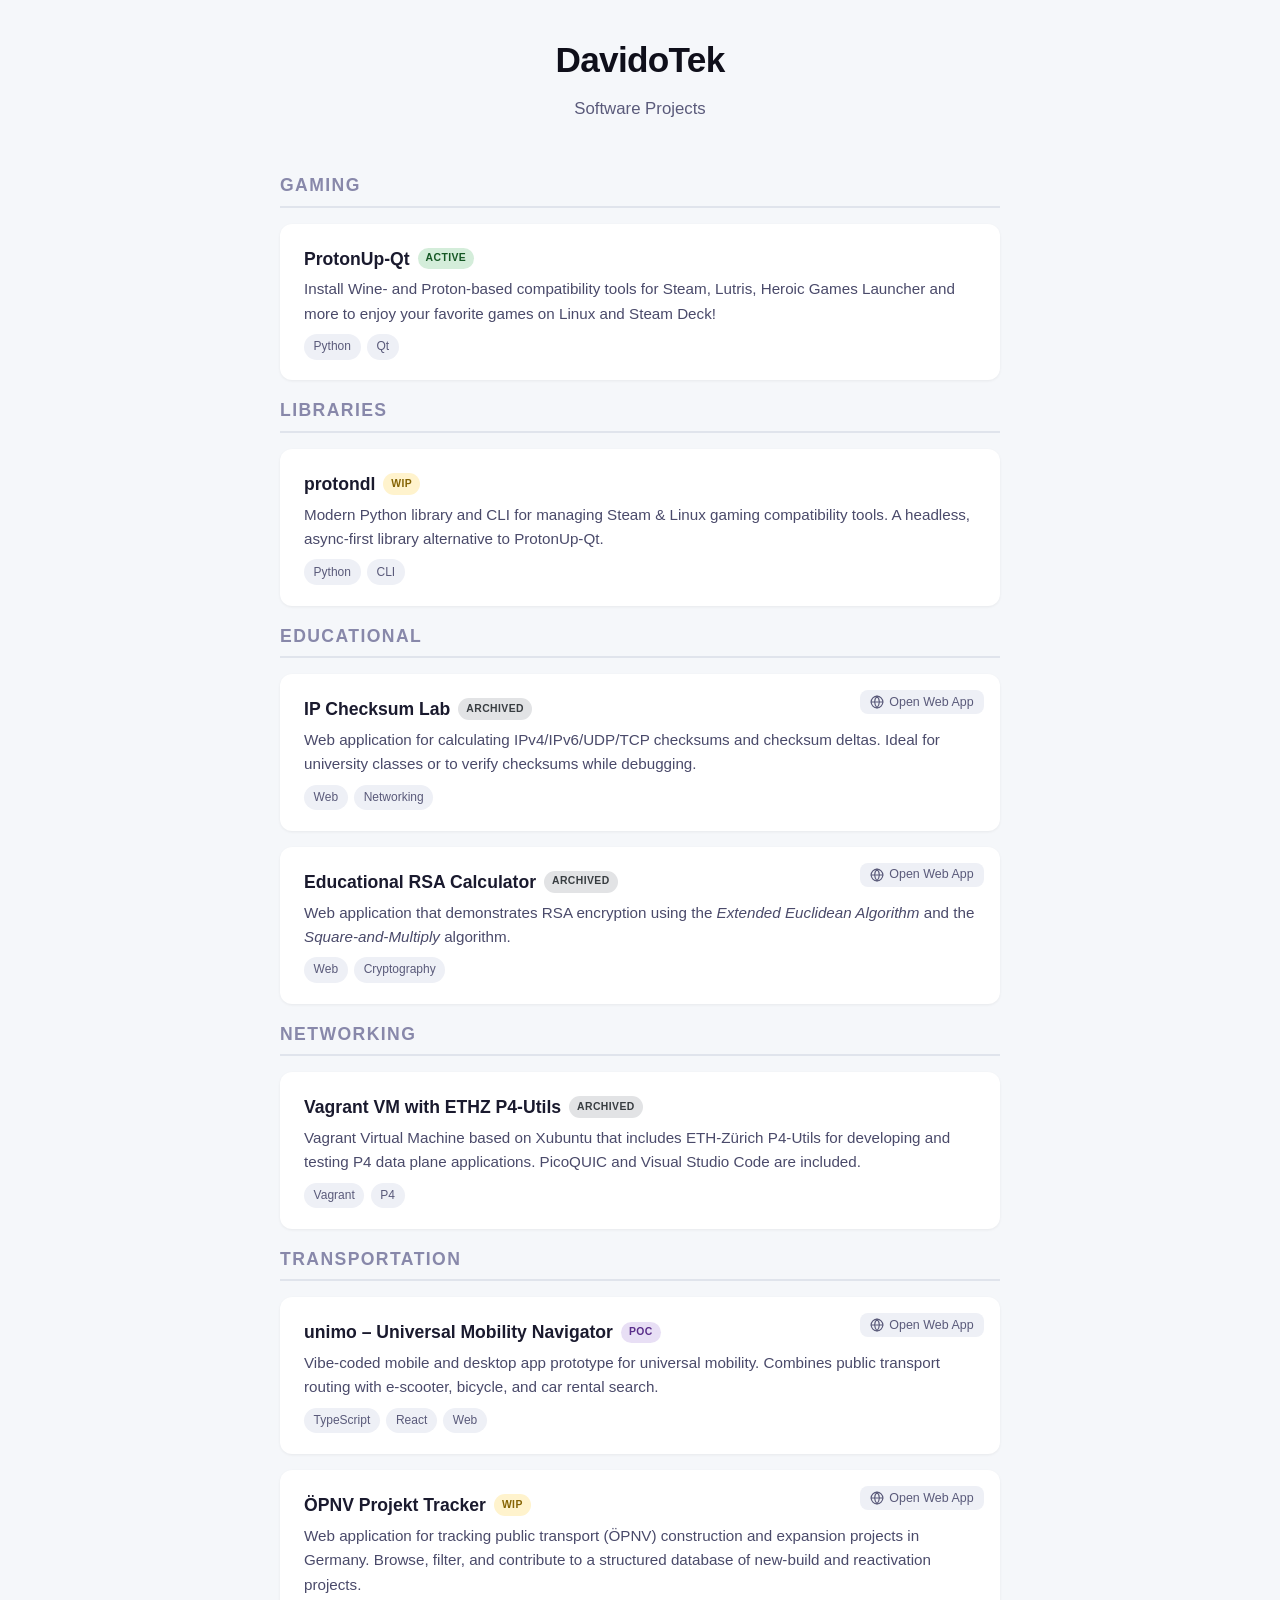
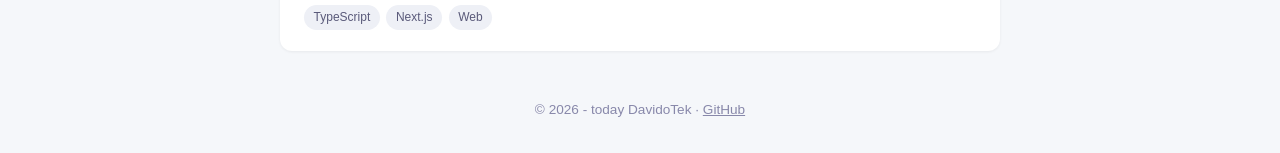
==== index.html @ a68b0cbb "feat: replace jekyll with html landing page" ====
<!DOCTYPE html>
<html lang="en">
<head>
  <meta charset="UTF-8">
  <meta name="viewport" content="width=device-width, initial-scale=1.0">
  <meta name="description" content="Software projects by DavidoTek – ProtonUp-Qt, protondl, Educational RSA Calculator, ÖPNV Projekt Tracker, unimo, and more.">
  <meta name="keywords" content="DavidoTek, software, open source, linux, protonup-qt, pupgui2, networking">
  <meta name="author" content="DavidoTek">

  <!-- Open Graph -->
  <meta property="og:title" content="DavidoTek – Software Projects">
  <meta property="og:description" content="Software projects by DavidoTek – ProtonUp-Qt, protondl, Educational RSA Calculator, ÖPNV Projekt Tracker, unimo, and more.">
  <meta property="og:url" content="https://davidotek.github.io/">
  <meta property="og:type" content="website">

  <!-- Twitter Card -->
  <meta name="twitter:card" content="summary">
  <meta name="twitter:title" content="DavidoTek – Software Projects">
  <meta name="twitter:description" content="Software projects by DavidoTek – ProtonUp-Qt, protondl, Educational RSA Calculator, ÖPNV Projekt Tracker, unimo, and more.">

  <title>DavidoTek – Software Projects</title>
  <style>
    * { margin: 0; padding: 0; box-sizing: border-box; }

    body {
      font-family: -apple-system, BlinkMacSystemFont, "Segoe UI", Roboto, Helvetica, Arial, sans-serif;
      background: #f5f7fa;
      color: #1a1a2e;
      line-height: 1.6;
      min-height: 100vh;
      display: flex;
      flex-direction: column;
      align-items: center;
      padding: 2rem 1.5rem;
    }

    .container {
      max-width: 720px;
      width: 100%;
    }

    header {
      text-align: center;
      margin-bottom: 3rem;
    }

    header h1 {
      font-size: 2.2rem;
      font-weight: 700;
      letter-spacing: -0.02em;
      color: #0f0f1a;
    }

    header p {
      margin-top: 0.5rem;
      color: #5a5a7a;
      font-size: 1.05rem;
    }

    .section-title {
      font-size: 1.1rem;
      font-weight: 600;
      text-transform: uppercase;
      letter-spacing: 0.08em;
      color: #8888aa;
      margin-bottom: 1rem;
      padding-bottom: 0.4rem;
      border-bottom: 2px solid #e0e4ec;
    }

    .card {
      background: #fff;
      border-radius: 12px;
      padding: 1.3rem 1.5rem;
      margin-bottom: 1rem;
      box-shadow: 0 1px 3px rgba(0,0,0,0.06);
      transition: transform 0.15s ease, box-shadow 0.15s ease;
      position: relative;
      cursor: pointer;
    }

    .card:hover {
      transform: translateY(-2px);
      box-shadow: 0 4px 12px rgba(0,0,0,0.08);
    }

    .card .btn-web {
      position: absolute;
      top: 1rem;
      right: 1rem;
      display: inline-flex;
      align-items: center;
      gap: 0.3rem;
      padding: 0.3rem 0.65rem;
      border-radius: 8px;
      background: #eef0f6;
      color: #5a5a7a;
      font-size: 0.78rem;
      font-weight: 500;
      text-decoration: none;
      line-height: 1;
      transition: background 0.15s;
    }

    .card .btn-web:hover {
      background: #dce0ec;
      color: #1a1a2e;
    }

    .card .btn-web svg {
      width: 14px;
      height: 14px;
      flex-shrink: 0;
    }

    .card h3 {
      font-size: 1.1rem;
      font-weight: 600;
      margin-bottom: 0.3rem;
      display: flex;
      align-items: center;
      gap: 0.5rem;
      flex-wrap: wrap;
    }

    .card h3 a {
      color: #1a1a2e;
      text-decoration: none;
    }

    .card h3 a:hover {
      color: #3b82f6;
    }

    .badge {
      font-size: 0.65rem;
      font-weight: 600;
      padding: 0.15rem 0.5rem;
      border-radius: 20px;
      letter-spacing: 0.04em;
      text-transform: uppercase;
    }

    .badge-active {
      background: #d4edda;
      color: #155724;
    }

    .badge-wip {
      background: #fff3cd;
      color: #856404;
    }

    .badge-archived {
      background: #e2e3e5;
      color: #383d41;
    }

    .badge-poc {
      background: #e8dff5;
      color: #5a2e8a;
    }

    .card p {
      font-size: 0.95rem;
      color: #4a4a6a;
    }

    .tags {
      display: flex;
      flex-wrap: wrap;
      gap: 0.4rem;
      margin-top: 0.5rem;
    }

    .tag {
      font-size: 0.75rem;
      font-weight: 500;
      padding: 0.2rem 0.6rem;
      border-radius: 20px;
      background: #eef0f6;
      color: #5a5a7a;
    }

    footer {
      margin-top: 3rem;
      text-align: center;
      color: #8888aa;
      font-size: 0.85rem;
    }
  </style>
</head>
<body>
  <div class="container">
    <header>
      <h1>DavidoTek</h1>
      <p>Software Projects</p>
    </header>

    <section>
      <div class="section-title">Gaming</div>

      <div class="card">
        <h3><a href="https://davidotek.github.io/protonup-qt/">ProtonUp-Qt</a><span class="badge badge-active">Active</span></h3>
        <p>Install Wine- and Proton-based compatibility tools for Steam, Lutris, Heroic Games Launcher and more to enjoy your favorite games on Linux and Steam Deck!</p>
        <div class="tags"><span class="tag">Python</span><span class="tag">Qt</span></div>
      </div>
    </section>

    <section>
      <div class="section-title">Libraries</div>

      <div class="card">
        <h3><a href="https://davidotek.github.io/protondl/">protondl</a><span class="badge badge-wip">WIP</span></h3>
        <p>Modern Python library and CLI for managing Steam &amp; Linux gaming compatibility tools. A headless, async-first library alternative to ProtonUp-Qt.</p>
        <div class="tags"><span class="tag">Python</span><span class="tag">CLI</span></div>
      </div>
    </section>

    <section>
      <div class="section-title">Educational</div>

      <div class="card">
        <h3><a href="https://github.com/DavidoTek/ipchklab/">IP Checksum Lab</a><span class="badge badge-archived">Archived</span></h3>
        <p>Web application for calculating IPv4/IPv6/UDP/TCP checksums and checksum deltas. Ideal for university classes or to verify checksums while debugging.</p>
        <div class="tags"><span class="tag">Web</span><span class="tag">Networking</span></div>
        <a class="btn-web" href="https://davidotek.github.io/ipchklab/">
          <svg viewBox="0 0 24 24" fill="none" stroke="currentColor" stroke-width="2" stroke-linecap="round" stroke-linejoin="round">
            <circle cx="12" cy="12" r="10"/>
            <line x1="2" y1="12" x2="22" y2="12"/>
            <path d="M12 2a15.3 15.3 0 0 1 4 10 15.3 15.3 0 0 1-4 10 15.3 15.3 0 0 1-4-10 15.3 15.3 0 0 1 4-10z"/>
          </svg>
          Open Web App
        </a>
      </div>

      <div class="card">
        <h3><a href="https://github.com/DavidoTek/rsa-calc-edu/">Educational RSA Calculator</a><span class="badge badge-archived">Archived</span></h3>
        <p>Web application that demonstrates RSA encryption using the <em>Extended Euclidean Algorithm</em> and the <em>Square-and-Multiply</em> algorithm.</p>
        <div class="tags"><span class="tag">Web</span><span class="tag">Cryptography</span></div>
        <a class="btn-web" href="https://davidotek.github.io/rsa-calc-edu/">
          <svg viewBox="0 0 24 24" fill="none" stroke="currentColor" stroke-width="2" stroke-linecap="round" stroke-linejoin="round">
            <circle cx="12" cy="12" r="10"/>
            <line x1="2" y1="12" x2="22" y2="12"/>
            <path d="M12 2a15.3 15.3 0 0 1 4 10 15.3 15.3 0 0 1-4 10 15.3 15.3 0 0 1-4-10 15.3 15.3 0 0 1 4-10z"/>
          </svg>
          Open Web App
        </a>
      </div>
    </section>

    <section>
      <div class="section-title">Networking</div>

      <div class="card">
        <h3><a href="https://github.com/DavidoTek/p4-utils-workstation-vm">Vagrant VM with ETHZ P4-Utils</a><span class="badge badge-archived">Archived</span></h3>
        <p>Vagrant Virtual Machine based on Xubuntu that includes ETH-Zürich P4-Utils for developing and testing P4 data plane applications. PicoQUIC and Visual Studio Code are included.</p>
        <div class="tags"><span class="tag">Vagrant</span><span class="tag">P4</span></div>
      </div>
    </section>

    <section>
      <div class="section-title">Transportation</div>

      <div class="card">
        <h3><a href="https://github.com/DavidoTek/unimo-vibe-poc">unimo – Universal Mobility Navigator</a><span class="badge badge-poc">PoC</span></h3>
        <p>Vibe-coded mobile and desktop app prototype for universal mobility. Combines public transport routing with e-scooter, bicycle, and car rental search.</p>
        <div class="tags"><span class="tag">TypeScript</span><span class="tag">React</span><span class="tag">Web</span></div>
        <a class="btn-web" href="https://davidotek.github.io/unimo-vibe-poc/">
          <svg viewBox="0 0 24 24" fill="none" stroke="currentColor" stroke-width="2" stroke-linecap="round" stroke-linejoin="round">
            <circle cx="12" cy="12" r="10"/>
            <line x1="2" y1="12" x2="22" y2="12"/>
            <path d="M12 2a15.3 15.3 0 0 1 4 10 15.3 15.3 0 0 1-4 10 15.3 15.3 0 0 1-4-10 15.3 15.3 0 0 1 4-10z"/>
          </svg>
          Open Web App
        </a>
      </div>

      <div class="card">
        <h3><a href="https://github.com/DavidoTek/oepnv-projekt-tracker">ÖPNV Projekt Tracker</a><span class="badge badge-wip">WIP</span></h3>
        <p>Web application for tracking public transport (ÖPNV) construction and expansion projects in Germany. Browse, filter, and contribute to a structured database of new-build and reactivation projects.</p>
        <div class="tags"><span class="tag">TypeScript</span><span class="tag">Next.js</span><span class="tag">Web</span></div>
        <a class="btn-web" href="https://davidotek.github.io/oepnv-projekt-tracker/">
          <svg viewBox="0 0 24 24" fill="none" stroke="currentColor" stroke-width="2" stroke-linecap="round" stroke-linejoin="round">
            <circle cx="12" cy="12" r="10"/>
            <line x1="2" y1="12" x2="22" y2="12"/>
            <path d="M12 2a15.3 15.3 0 0 1 4 10 15.3 15.3 0 0 1-4 10 15.3 15.3 0 0 1-4-10 15.3 15.3 0 0 1 4-10z"/>
          </svg>
          Open Web App
        </a>
      </div>
    </section>

    <footer>
      <p>&copy; 2026 - today DavidoTek &middot; <a href="https://github.com/DavidoTek" style="color:#8888aa;">GitHub</a></p>
    </footer>
  </div>
  <script>
    document.querySelectorAll('.card').forEach(card => {
      card.addEventListener('click', function(e) {
        if (e.target.closest('a')) return;
        const link = this.querySelector('h3 a');
        if (link) location.href = link.href;
      });
    });
  </script>
</body>
</html>
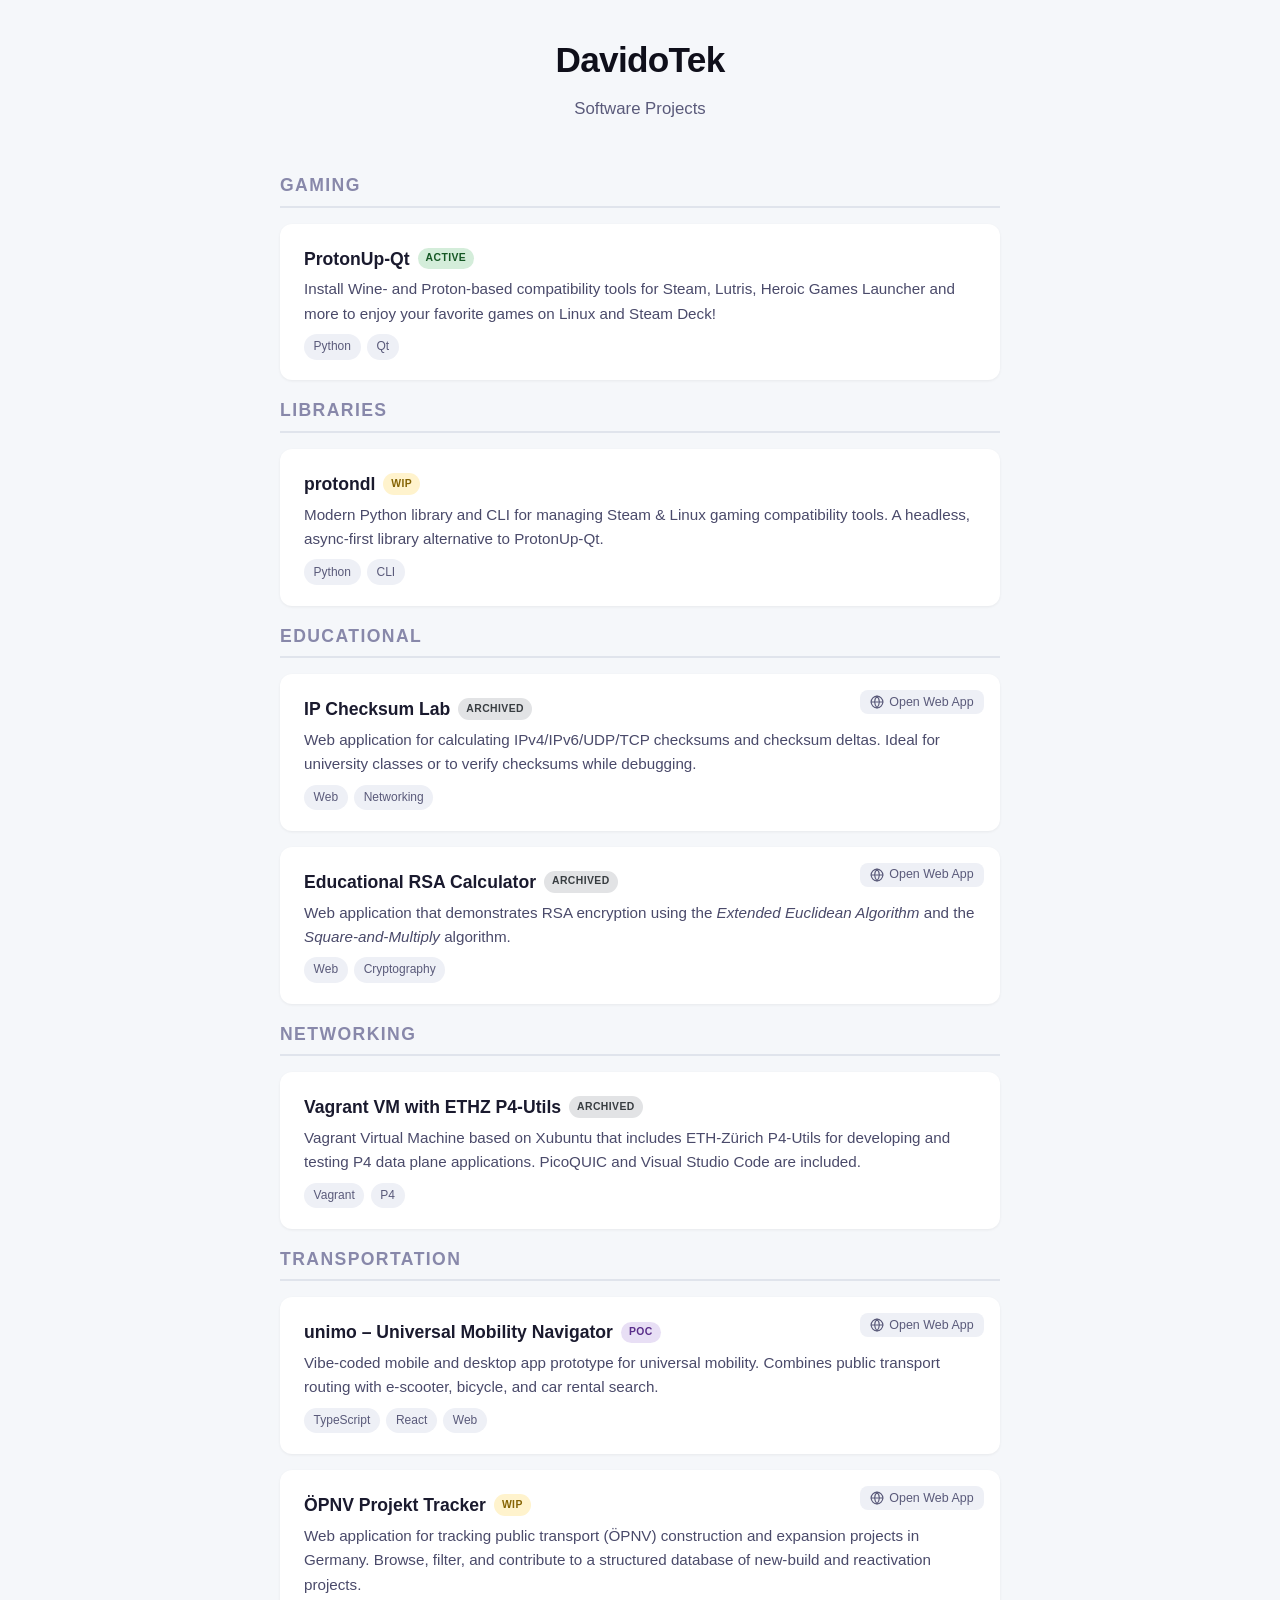
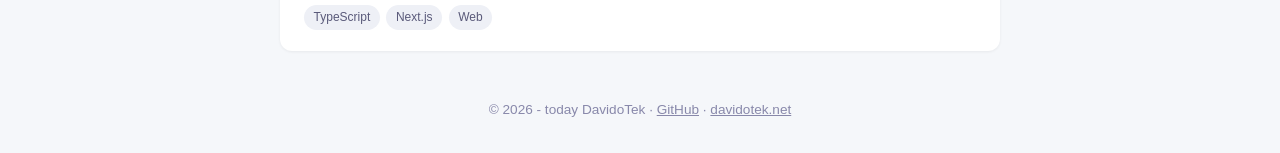
==== commit c35a9cd6: "feat: add link to davidotek.net" ====
--- a/index.html
+++ b/index.html
@@ -292,7 +292,7 @@
     </section>
 
     <footer>
-      <p>&copy; 2026 - today DavidoTek &middot; <a href="https://github.com/DavidoTek" style="color:#8888aa;">GitHub</a></p>
+      <p>&copy; 2026 - today DavidoTek &middot; <a href="https://github.com/DavidoTek" style="color:#8888aa;">GitHub</a> &middot; <a href="https://davidotek.net/" style="color:#8888aa;">davidotek.net</a></p>
     </footer>
   </div>
   <script>
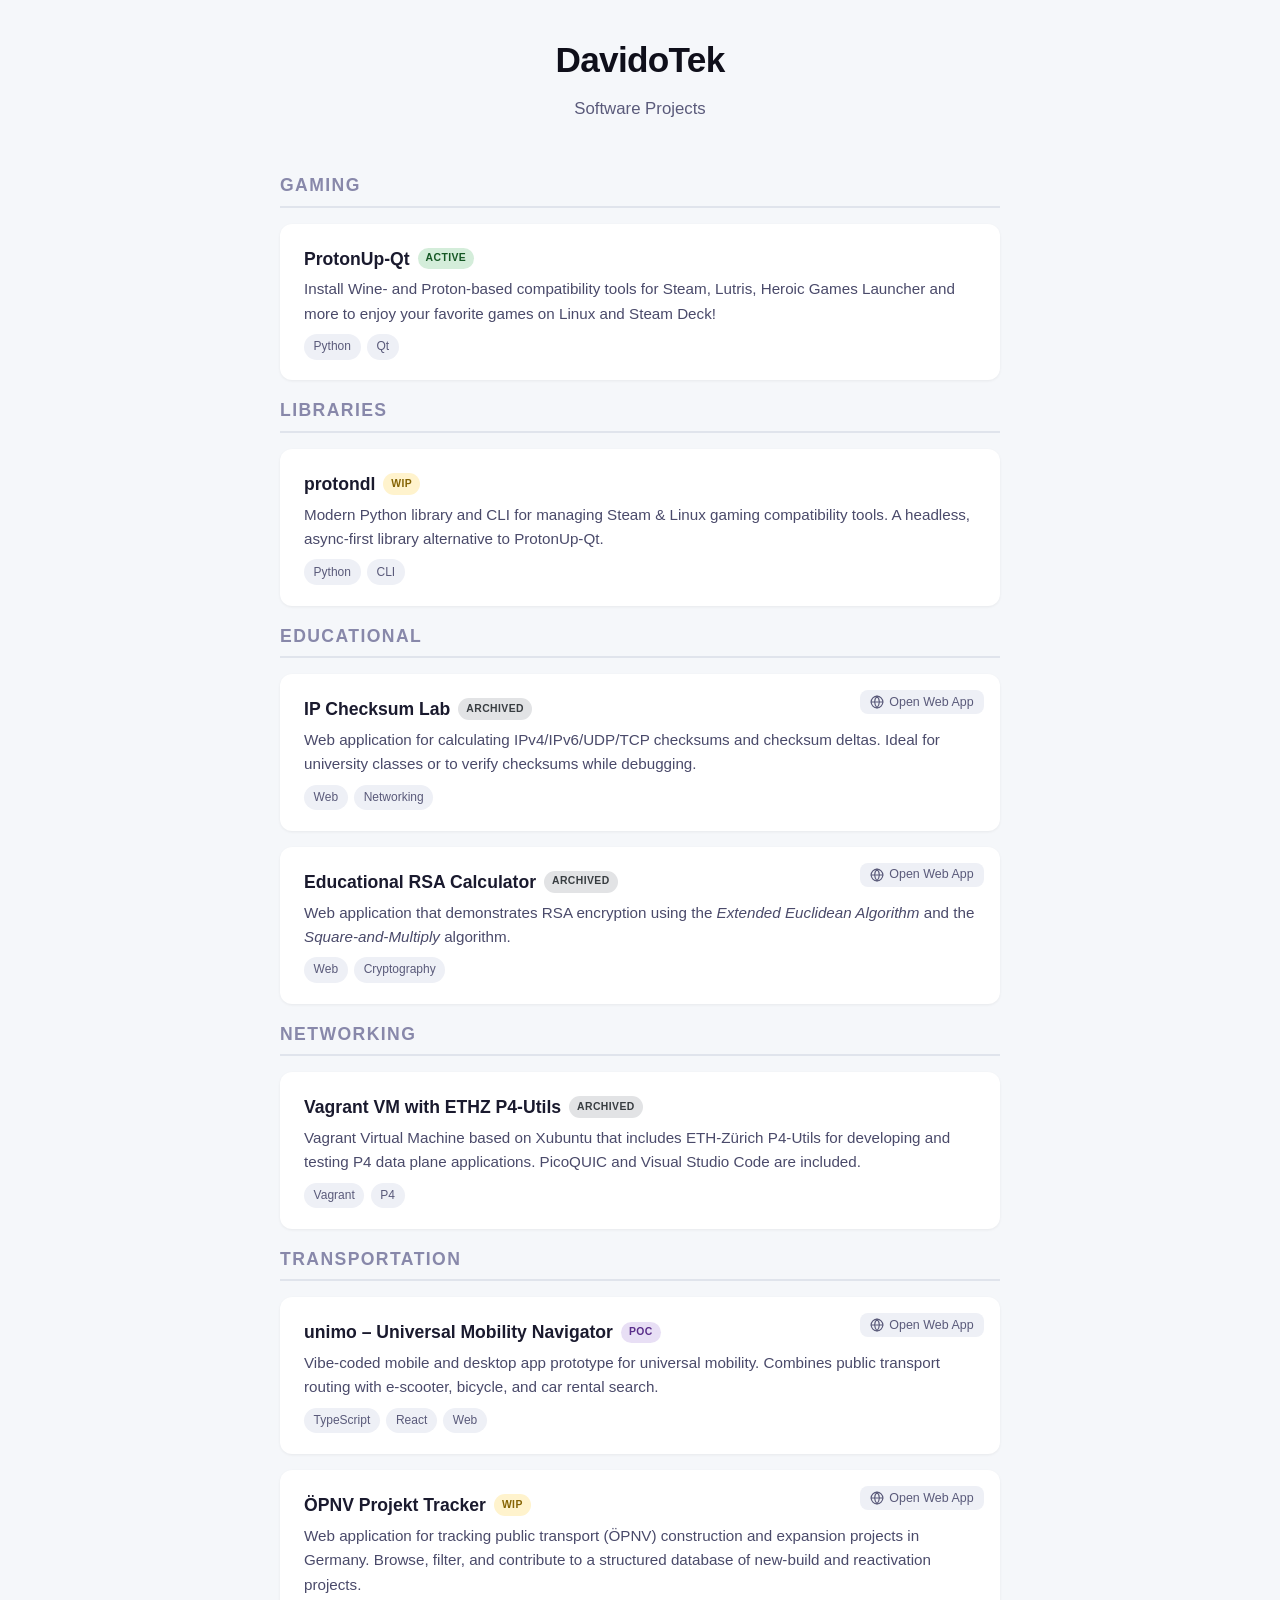
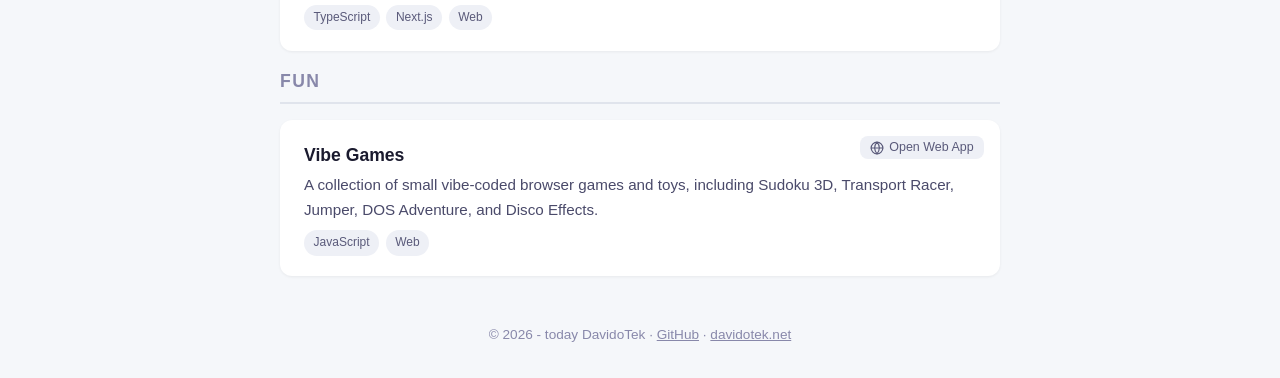
==== commit 08d1d2c5: "feat: add fun section with vibe games Co-Authored-By: Claude Opus 5.5 <noreply@anthropic.com>" ====
--- a/index.html
+++ b/index.html
@@ -263,24 +263,42 @@
       <div class="section-title">Transportation</div>
 
       <div class="card">
-        <h3><a href="https://github.com/DavidoTek/unimo-vibe-poc">unimo – Universal Mobility Navigator</a><span class="badge badge-poc">PoC</span></h3>
+        <h3><a href="https://github.com/RuhrMobilityLabs/unimo-vibe-poc">unimo – Universal Mobility Navigator</a><span class="badge badge-poc">PoC</span></h3>
         <p>Vibe-coded mobile and desktop app prototype for universal mobility. Combines public transport routing with e-scooter, bicycle, and car rental search.</p>
         <div class="tags"><span class="tag">TypeScript</span><span class="tag">React</span><span class="tag">Web</span></div>
-        <a class="btn-web" href="https://davidotek.github.io/unimo-vibe-poc/">
-          <svg viewBox="0 0 24 24" fill="none" stroke="currentColor" stroke-width="2" stroke-linecap="round" stroke-linejoin="round">
-            <circle cx="12" cy="12" r="10"/>
-            <line x1="2" y1="12" x2="22" y2="12"/>
-            <path d="M12 2a15.3 15.3 0 0 1 4 10 15.3 15.3 0 0 1-4 10 15.3 15.3 0 0 1-4-10 15.3 15.3 0 0 1 4-10z"/>
-          </svg>
-          Open Web App
-        </a>
-      </div>
-
-      <div class="card">
-        <h3><a href="https://github.com/DavidoTek/oepnv-projekt-tracker">ÖPNV Projekt Tracker</a><span class="badge badge-wip">WIP</span></h3>
+        <a class="btn-web" href="https://ruhrmobilitylabs.github.io/unimo-vibe-poc/">
+          <svg viewBox="0 0 24 24" fill="none" stroke="currentColor" stroke-width="2" stroke-linecap="round" stroke-linejoin="round">
+            <circle cx="12" cy="12" r="10"/>
+            <line x1="2" y1="12" x2="22" y2="12"/>
+            <path d="M12 2a15.3 15.3 0 0 1 4 10 15.3 15.3 0 0 1-4 10 15.3 15.3 0 0 1-4-10 15.3 15.3 0 0 1 4-10z"/>
+          </svg>
+          Open Web App
+        </a>
+      </div>
+
+      <div class="card">
+        <h3><a href="https://github.com/RuhrMobilityLabs/oepnv-projekt-tracker">ÖPNV Projekt Tracker</a><span class="badge badge-wip">WIP</span></h3>
         <p>Web application for tracking public transport (ÖPNV) construction and expansion projects in Germany. Browse, filter, and contribute to a structured database of new-build and reactivation projects.</p>
         <div class="tags"><span class="tag">TypeScript</span><span class="tag">Next.js</span><span class="tag">Web</span></div>
-        <a class="btn-web" href="https://davidotek.github.io/oepnv-projekt-tracker/">
+        <a class="btn-web" href="https://ruhrmobilitylabs.github.io/oepnv-projekt-tracker/">
+          <svg viewBox="0 0 24 24" fill="none" stroke="currentColor" stroke-width="2" stroke-linecap="round" stroke-linejoin="round">
+            <circle cx="12" cy="12" r="10"/>
+            <line x1="2" y1="12" x2="22" y2="12"/>
+            <path d="M12 2a15.3 15.3 0 0 1 4 10 15.3 15.3 0 0 1-4 10 15.3 15.3 0 0 1-4-10 15.3 15.3 0 0 1 4-10z"/>
+          </svg>
+          Open Web App
+        </a>
+      </div>
+    </section>
+
+    <section>
+      <div class="section-title">Fun</div>
+
+      <div class="card">
+        <h3><a href="https://github.com/DavidoTek/vibegames">Vibe Games</a></h3>
+        <p>A collection of small vibe-coded browser games and toys, including Sudoku 3D, Transport Racer, Jumper, DOS Adventure, and Disco Effects.</p>
+        <div class="tags"><span class="tag">JavaScript</span><span class="tag">Web</span></div>
+        <a class="btn-web" href="https://davidotek.github.io/vibegames/">
           <svg viewBox="0 0 24 24" fill="none" stroke="currentColor" stroke-width="2" stroke-linecap="round" stroke-linejoin="round">
             <circle cx="12" cy="12" r="10"/>
             <line x1="2" y1="12" x2="22" y2="12"/>
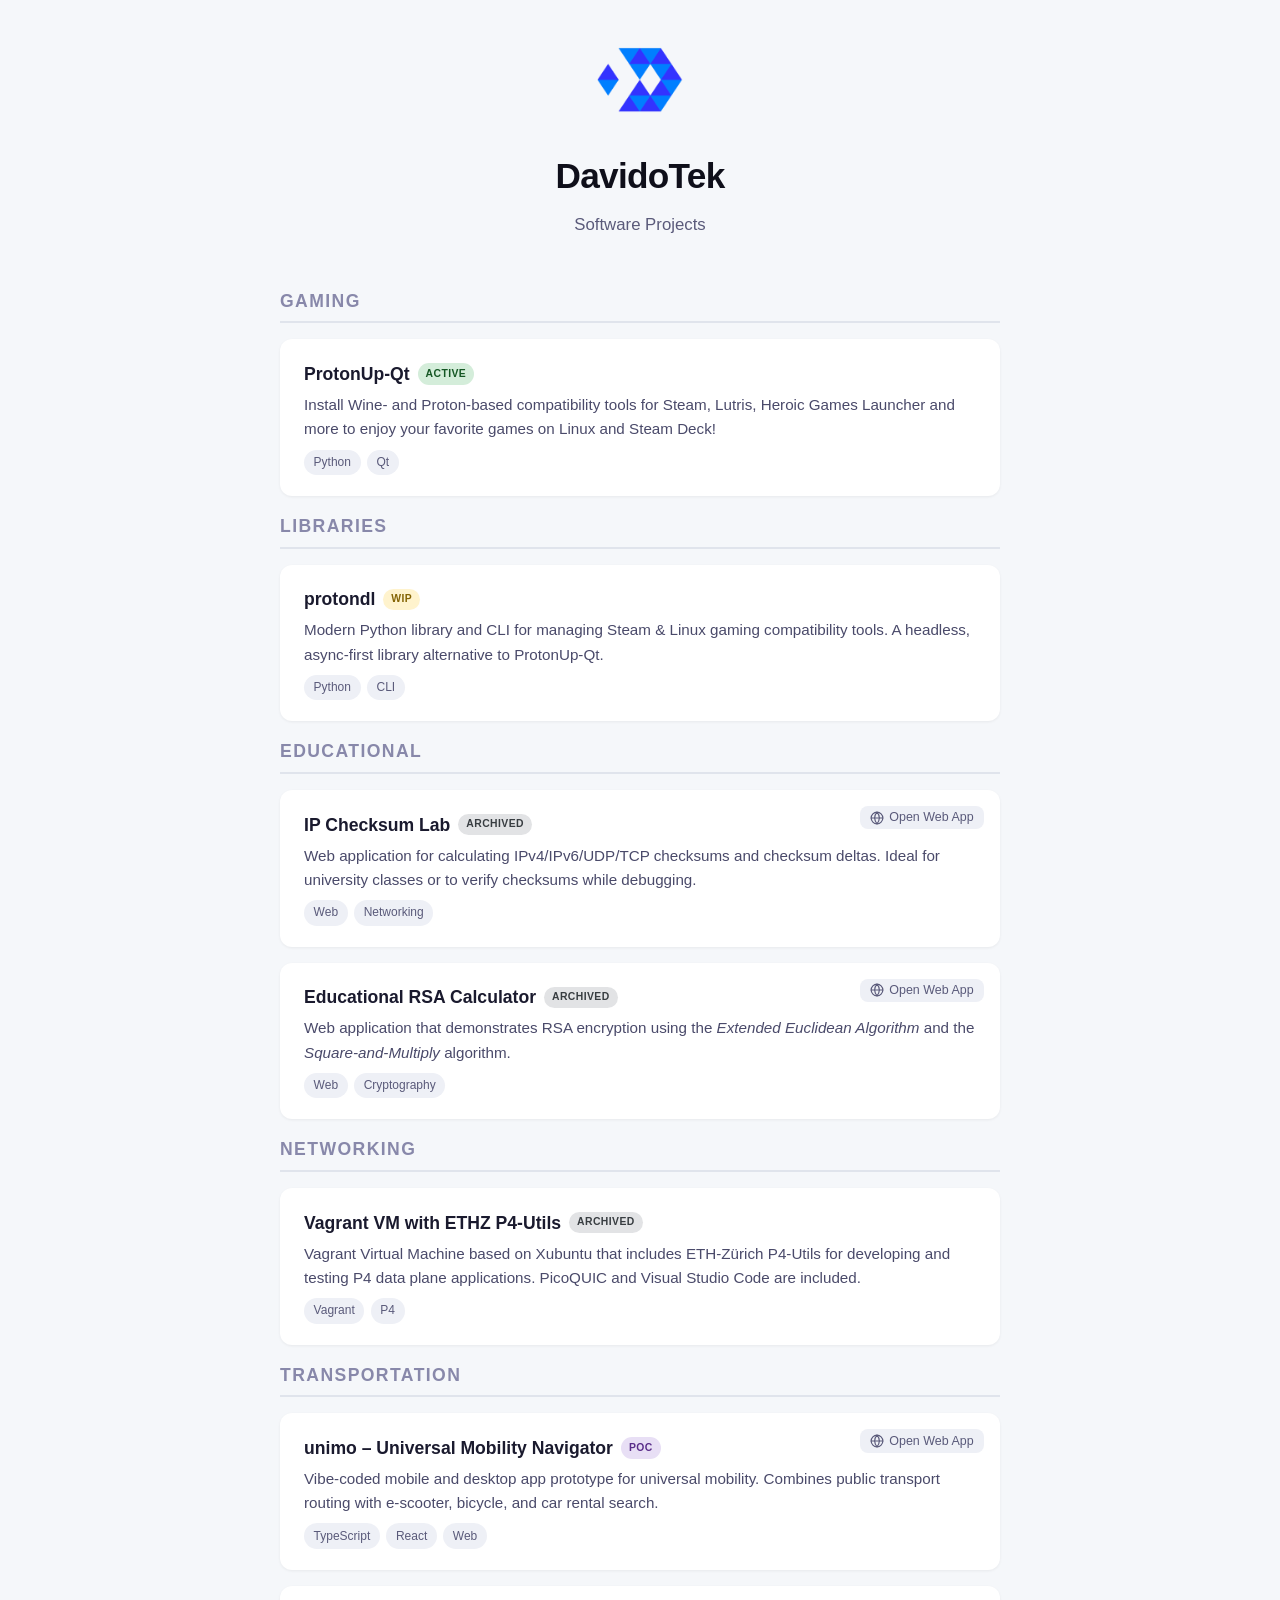
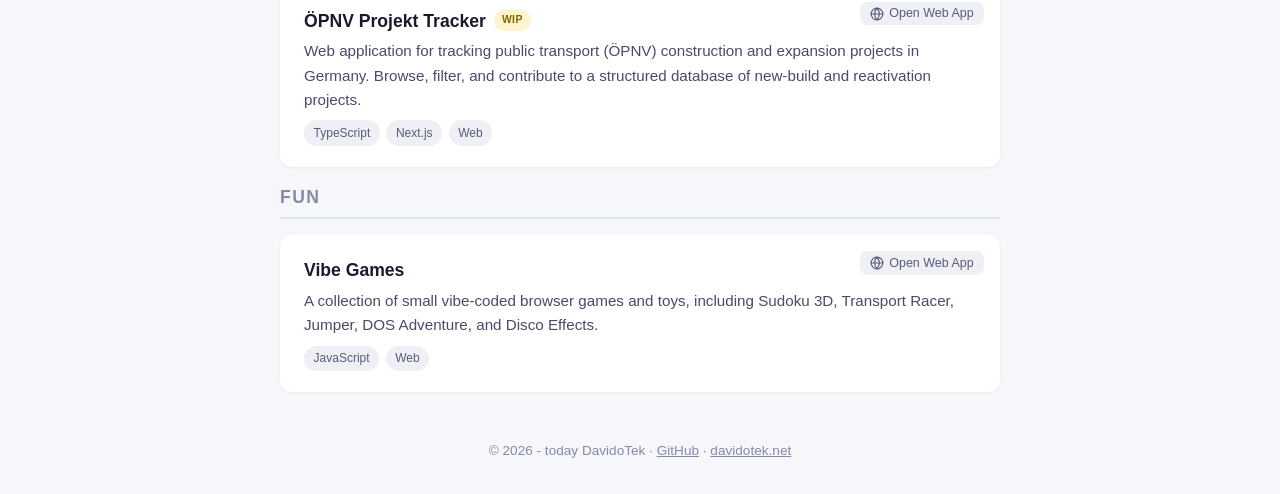
==== commit bccd118e: "feat: add logo and favicon Co-Authored-By: Claude Opus 5.5 <noreply@anthropic.com>" ====
--- a/index.html
+++ b/index.html
@@ -12,6 +12,7 @@
   <meta property="og:description" content="Software projects by DavidoTek – ProtonUp-Qt, protondl, Educational RSA Calculator, ÖPNV Projekt Tracker, unimo, and more.">
   <meta property="og:url" content="https://davidotek.github.io/">
   <meta property="og:type" content="website">
+  <meta property="og:image" content="https://davidotek.github.io/logo.png">
 
   <!-- Twitter Card -->
   <meta name="twitter:card" content="summary">
@@ -19,6 +20,9 @@
   <meta name="twitter:description" content="Software projects by DavidoTek – ProtonUp-Qt, protondl, Educational RSA Calculator, ÖPNV Projekt Tracker, unimo, and more.">
 
   <title>DavidoTek – Software Projects</title>
+  <link rel="icon" href="favicon.ico" sizes="48x48">
+  <link rel="icon" href="logo.png" type="image/png">
+  <link rel="apple-touch-icon" href="logo.png">
   <style>
     * { margin: 0; padding: 0; box-sizing: border-box; }
 
@@ -42,6 +46,12 @@
     header {
       text-align: center;
       margin-bottom: 3rem;
+    }
+
+    header .logo {
+      width: 96px;
+      height: 96px;
+      margin-bottom: 0.75rem;
     }
 
     header h1 {
@@ -193,6 +203,7 @@
 <body>
   <div class="container">
     <header>
+      <img class="logo" src="logo.png" alt="DavidoTek logo" width="96" height="96">
       <h1>DavidoTek</h1>
       <p>Software Projects</p>
     </header>
